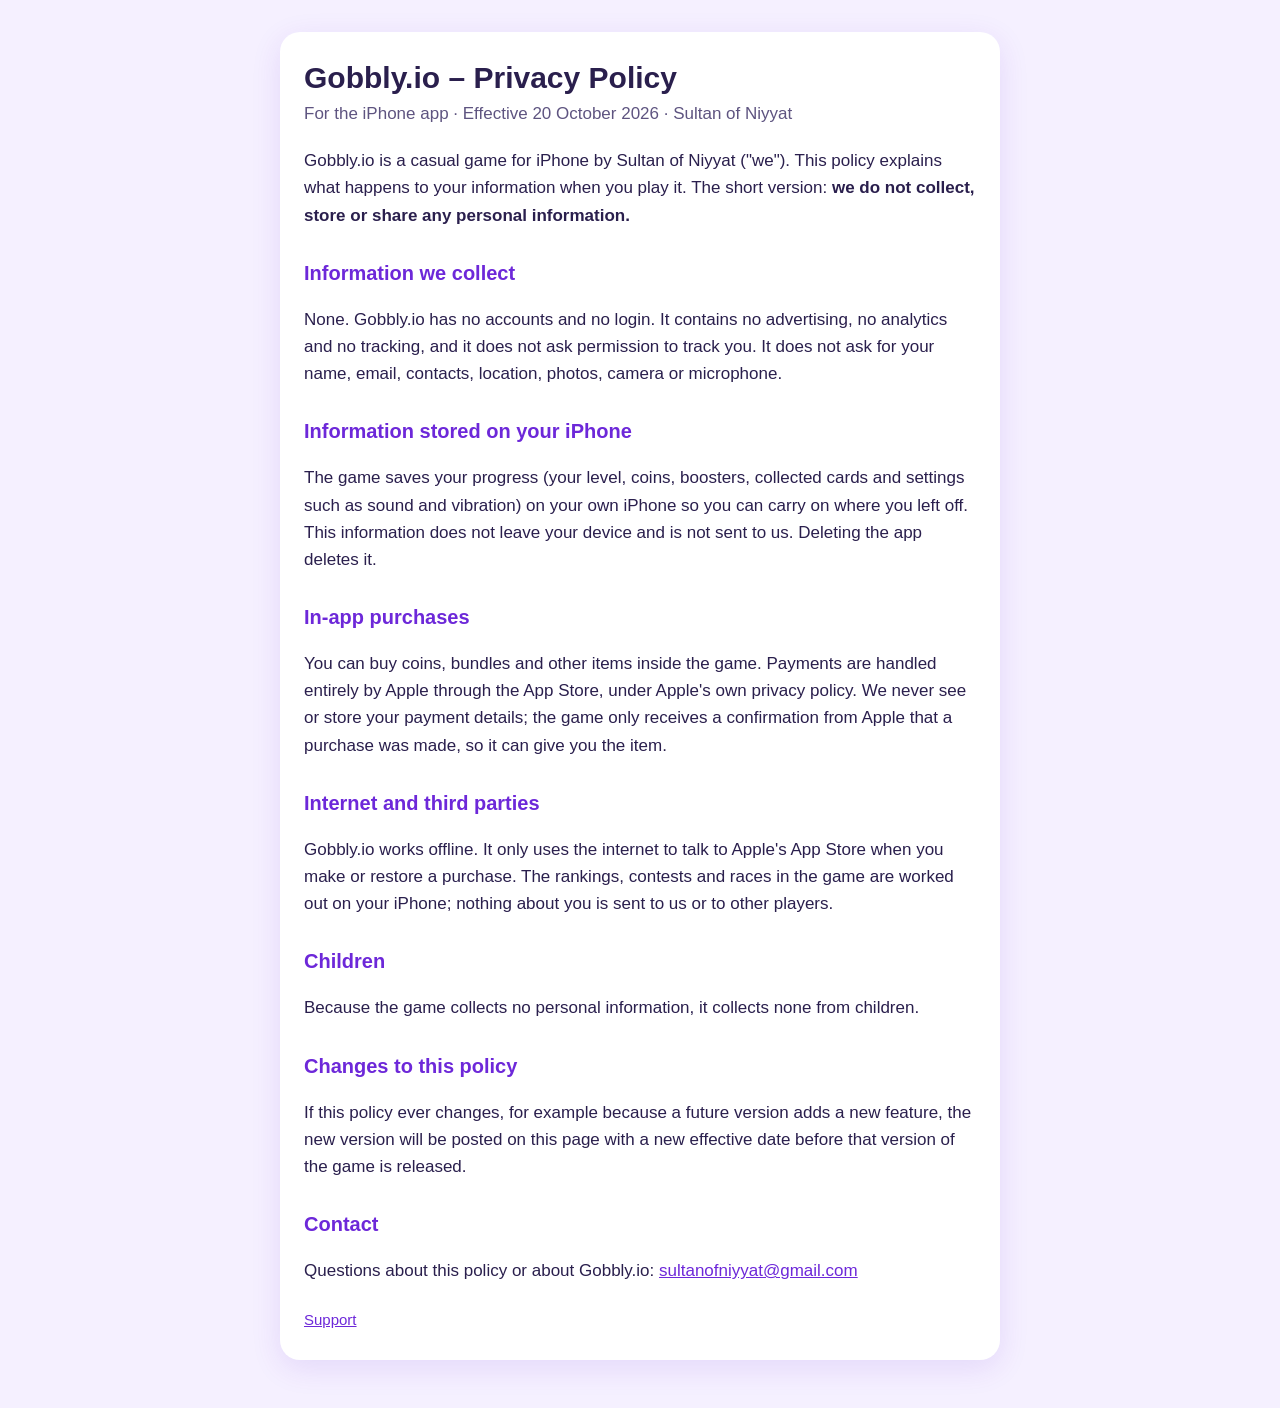
==== index.html @ d000533f "Gobbly.io iPhone privacy and support pages Co-Authored-By: Claude Opus 5.5 <noreply@anthropic.com>" ====
<!doctype html>
<html lang="en">
<head>
<meta charset="utf-8">
<meta name="viewport" content="width=device-width, initial-scale=1">
<title>Gobbly.io – Privacy Policy (iPhone)</title>
<link rel="stylesheet" href="style.css">
</head>
<body>
<main>
<div class="card">
<h1>Gobbly.io – Privacy Policy</h1>
<p class="date">For the iPhone app · Effective 20 October 2026 · Sultan of Niyyat</p>

<p>Gobbly.io is a casual game for iPhone by Sultan of Niyyat ("we"). This policy explains what happens to your information when you play it. The short version: <strong>we do not collect, store or share any personal information.</strong></p>

<h2>Information we collect</h2>
<p>None. Gobbly.io has no accounts and no login. It contains no advertising, no analytics and no tracking, and it does not ask permission to track you. It does not ask for your name, email, contacts, location, photos, camera or microphone.</p>

<h2>Information stored on your iPhone</h2>
<p>The game saves your progress (your level, coins, boosters, collected cards and settings such as sound and vibration) on your own iPhone so you can carry on where you left off. This information does not leave your device and is not sent to us. Deleting the app deletes it.</p>

<h2>In-app purchases</h2>
<p>You can buy coins, bundles and other items inside the game. Payments are handled entirely by Apple through the App Store, under Apple's own privacy policy. We never see or store your payment details; the game only receives a confirmation from Apple that a purchase was made, so it can give you the item.</p>

<h2>Internet and third parties</h2>
<p>Gobbly.io works offline. It only uses the internet to talk to Apple's App Store when you make or restore a purchase. The rankings, contests and races in the game are worked out on your iPhone; nothing about you is sent to us or to other players.</p>

<h2>Children</h2>
<p>Because the game collects no personal information, it collects none from children.</p>

<h2>Changes to this policy</h2>
<p>If this policy ever changes, for example because a future version adds a new feature, the new version will be posted on this page with a new effective date before that version of the game is released.</p>

<h2>Contact</h2>
<p>Questions about this policy or about Gobbly.io: <a href="mailto:sultanofniyyat@gmail.com">sultanofniyyat@gmail.com</a></p>

<nav><a href="support/">Support</a></nav>
</div>
</main>
</body>
</html>
---- style.css ----
:root { --ink: #2a1f4d; --muted: #5e5480; --accent: #6d28d9; --bg: #f5f0ff; --card: #ffffff; }
@media (prefers-color-scheme: dark) { :root { --ink: #f1edff; --muted: #c4bce6; --accent: #b79cff; --bg: #17122b; --card: #221a3d; } }
body { margin: 0; background: var(--bg); color: var(--ink); font: 17px/1.6 -apple-system, BlinkMacSystemFont, "Segoe UI", Roboto, sans-serif; }
main { max-width: 720px; margin: 0 auto; padding: 32px 16px 48px; }
.card { background: var(--card); border-radius: 20px; padding: 28px 24px; box-shadow: 0 8px 30px rgba(109, 40, 217, .12); }
h1 { margin: 0 0 4px; font-size: 30px; line-height: 1.2; }
h2 { margin: 28px 0 6px; font-size: 20px; color: var(--accent); }
.date { color: var(--muted); margin: 0 0 20px; }
a { color: var(--accent); }
nav { margin-top: 24px; color: var(--muted); font-size: 15px; }
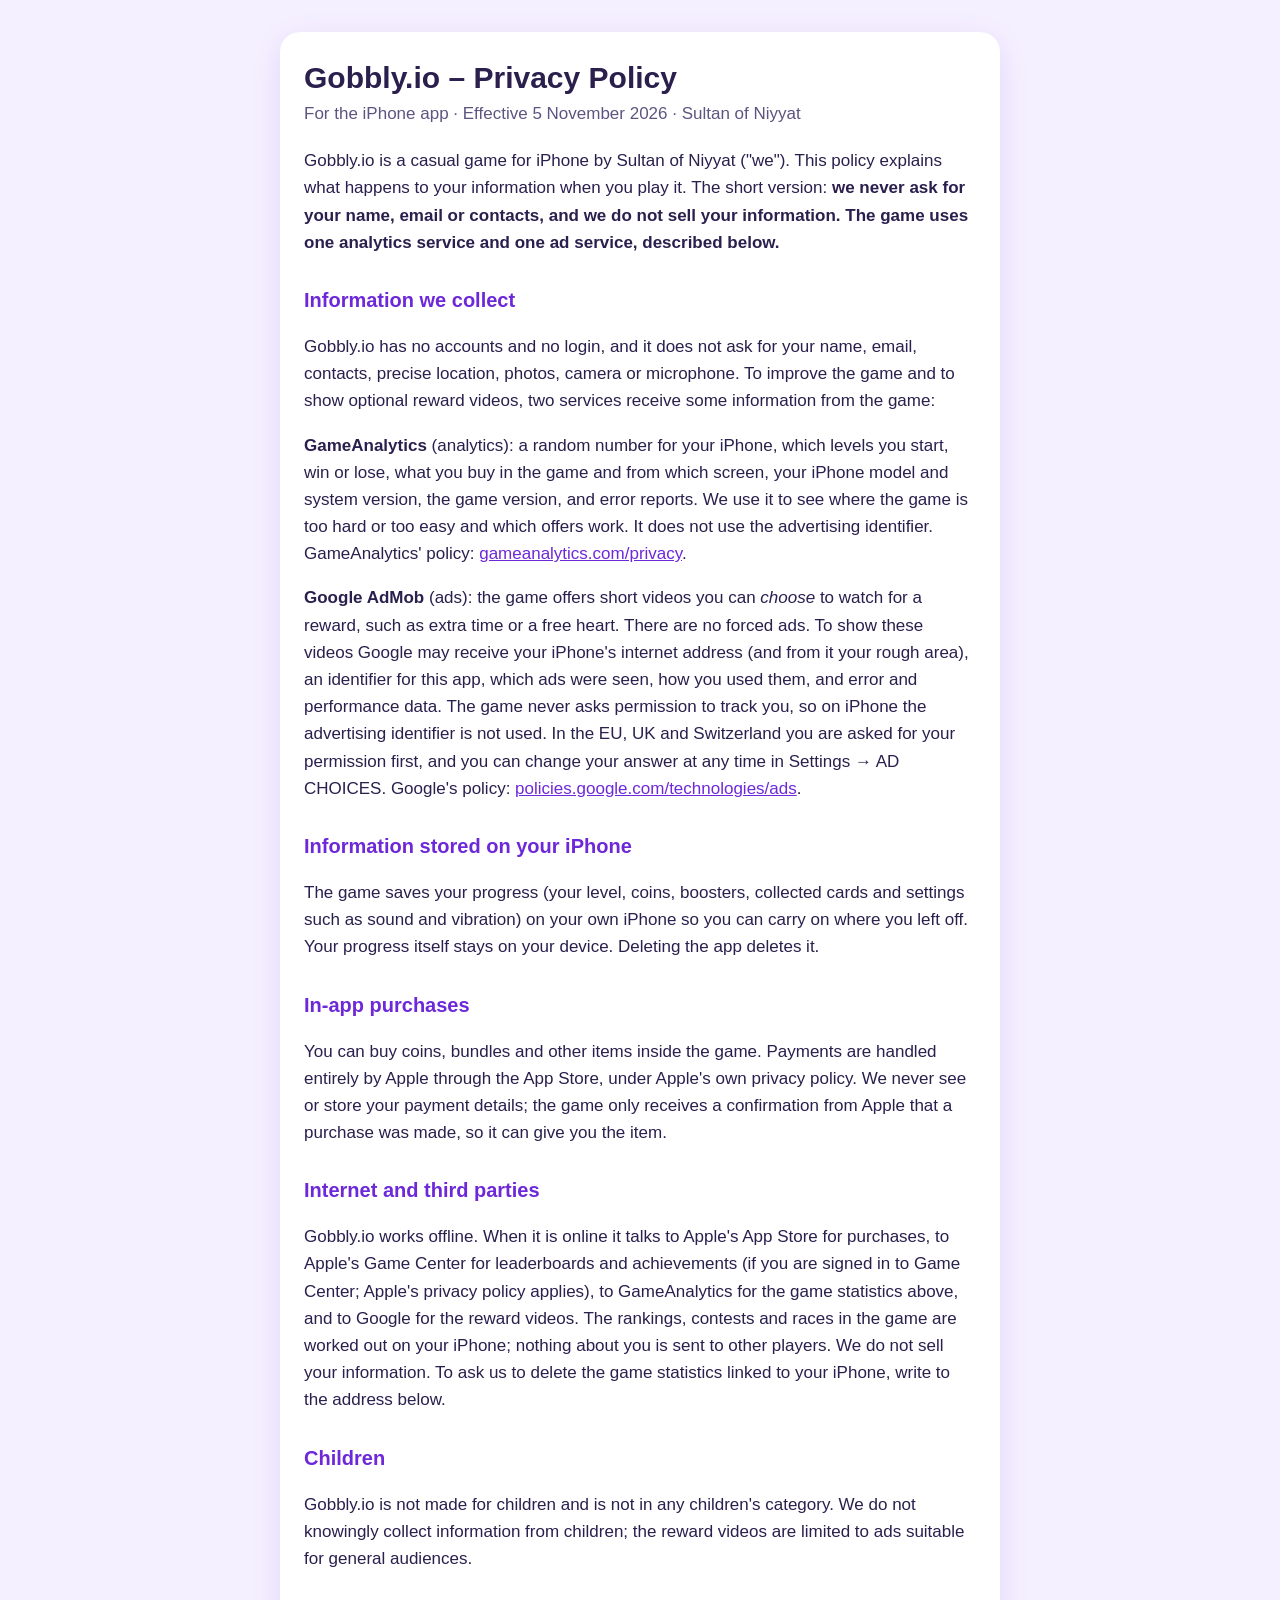
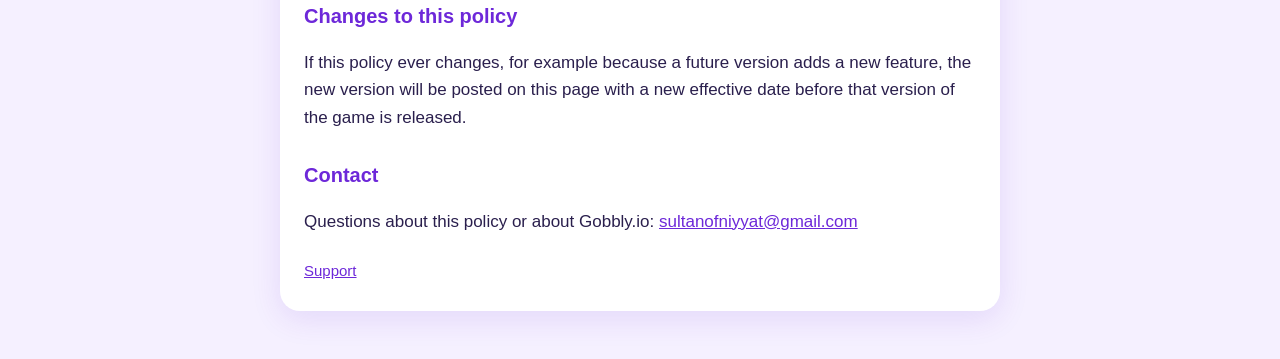
==== commit 669f5fcb: "Privacy policy: GameAnalytics and optional reward videos (AdMob) from Gobbly.io 1.0.9 Co-Authored-By" ====
--- a/index.html
+++ b/index.html
@@ -10,24 +10,26 @@
 <main>
 <div class="card">
 <h1>Gobbly.io – Privacy Policy</h1>
-<p class="date">For the iPhone app · Effective 20 October 2026 · Sultan of Niyyat</p>
+<p class="date">For the iPhone app · Effective 5 November 2026 · Sultan of Niyyat</p>
 
-<p>Gobbly.io is a casual game for iPhone by Sultan of Niyyat ("we"). This policy explains what happens to your information when you play it. The short version: <strong>we do not collect, store or share any personal information.</strong></p>
+<p>Gobbly.io is a casual game for iPhone by Sultan of Niyyat ("we"). This policy explains what happens to your information when you play it. The short version: <strong>we never ask for your name, email or contacts, and we do not sell your information. The game uses one analytics service and one ad service, described below.</strong></p>
 
 <h2>Information we collect</h2>
-<p>None. Gobbly.io has no accounts and no login. It contains no advertising, no analytics and no tracking, and it does not ask permission to track you. It does not ask for your name, email, contacts, location, photos, camera or microphone.</p>
+<p>Gobbly.io has no accounts and no login, and it does not ask for your name, email, contacts, precise location, photos, camera or microphone. To improve the game and to show optional reward videos, two services receive some information from the game:</p>
+<p><strong>GameAnalytics</strong> (analytics): a random number for your iPhone, which levels you start, win or lose, what you buy in the game and from which screen, your iPhone model and system version, the game version, and error reports. We use it to see where the game is too hard or too easy and which offers work. It does not use the advertising identifier. GameAnalytics' policy: <a href="https://gameanalytics.com/privacy/">gameanalytics.com/privacy</a>.</p>
+<p><strong>Google AdMob</strong> (ads): the game offers short videos you can <em>choose</em> to watch for a reward, such as extra time or a free heart. There are no forced ads. To show these videos Google may receive your iPhone's internet address (and from it your rough area), an identifier for this app, which ads were seen, how you used them, and error and performance data. The game never asks permission to track you, so on iPhone the advertising identifier is not used. In the EU, UK and Switzerland you are asked for your permission first, and you can change your answer at any time in Settings → AD CHOICES. Google's policy: <a href="https://policies.google.com/technologies/ads">policies.google.com/technologies/ads</a>.</p>
 
 <h2>Information stored on your iPhone</h2>
-<p>The game saves your progress (your level, coins, boosters, collected cards and settings such as sound and vibration) on your own iPhone so you can carry on where you left off. This information does not leave your device and is not sent to us. Deleting the app deletes it.</p>
+<p>The game saves your progress (your level, coins, boosters, collected cards and settings such as sound and vibration) on your own iPhone so you can carry on where you left off. Your progress itself stays on your device. Deleting the app deletes it.</p>
 
 <h2>In-app purchases</h2>
 <p>You can buy coins, bundles and other items inside the game. Payments are handled entirely by Apple through the App Store, under Apple's own privacy policy. We never see or store your payment details; the game only receives a confirmation from Apple that a purchase was made, so it can give you the item.</p>
 
 <h2>Internet and third parties</h2>
-<p>Gobbly.io works offline. It only uses the internet to talk to Apple's App Store when you make or restore a purchase. The rankings, contests and races in the game are worked out on your iPhone; nothing about you is sent to us or to other players.</p>
+<p>Gobbly.io works offline. When it is online it talks to Apple's App Store for purchases, to Apple's Game Center for leaderboards and achievements (if you are signed in to Game Center; Apple's privacy policy applies), to GameAnalytics for the game statistics above, and to Google for the reward videos. The rankings, contests and races in the game are worked out on your iPhone; nothing about you is sent to other players. We do not sell your information. To ask us to delete the game statistics linked to your iPhone, write to the address below.</p>
 
 <h2>Children</h2>
-<p>Because the game collects no personal information, it collects none from children.</p>
+<p>Gobbly.io is not made for children and is not in any children's category. We do not knowingly collect information from children; the reward videos are limited to ads suitable for general audiences.</p>
 
 <h2>Changes to this policy</h2>
 <p>If this policy ever changes, for example because a future version adds a new feature, the new version will be posted on this page with a new effective date before that version of the game is released.</p>
